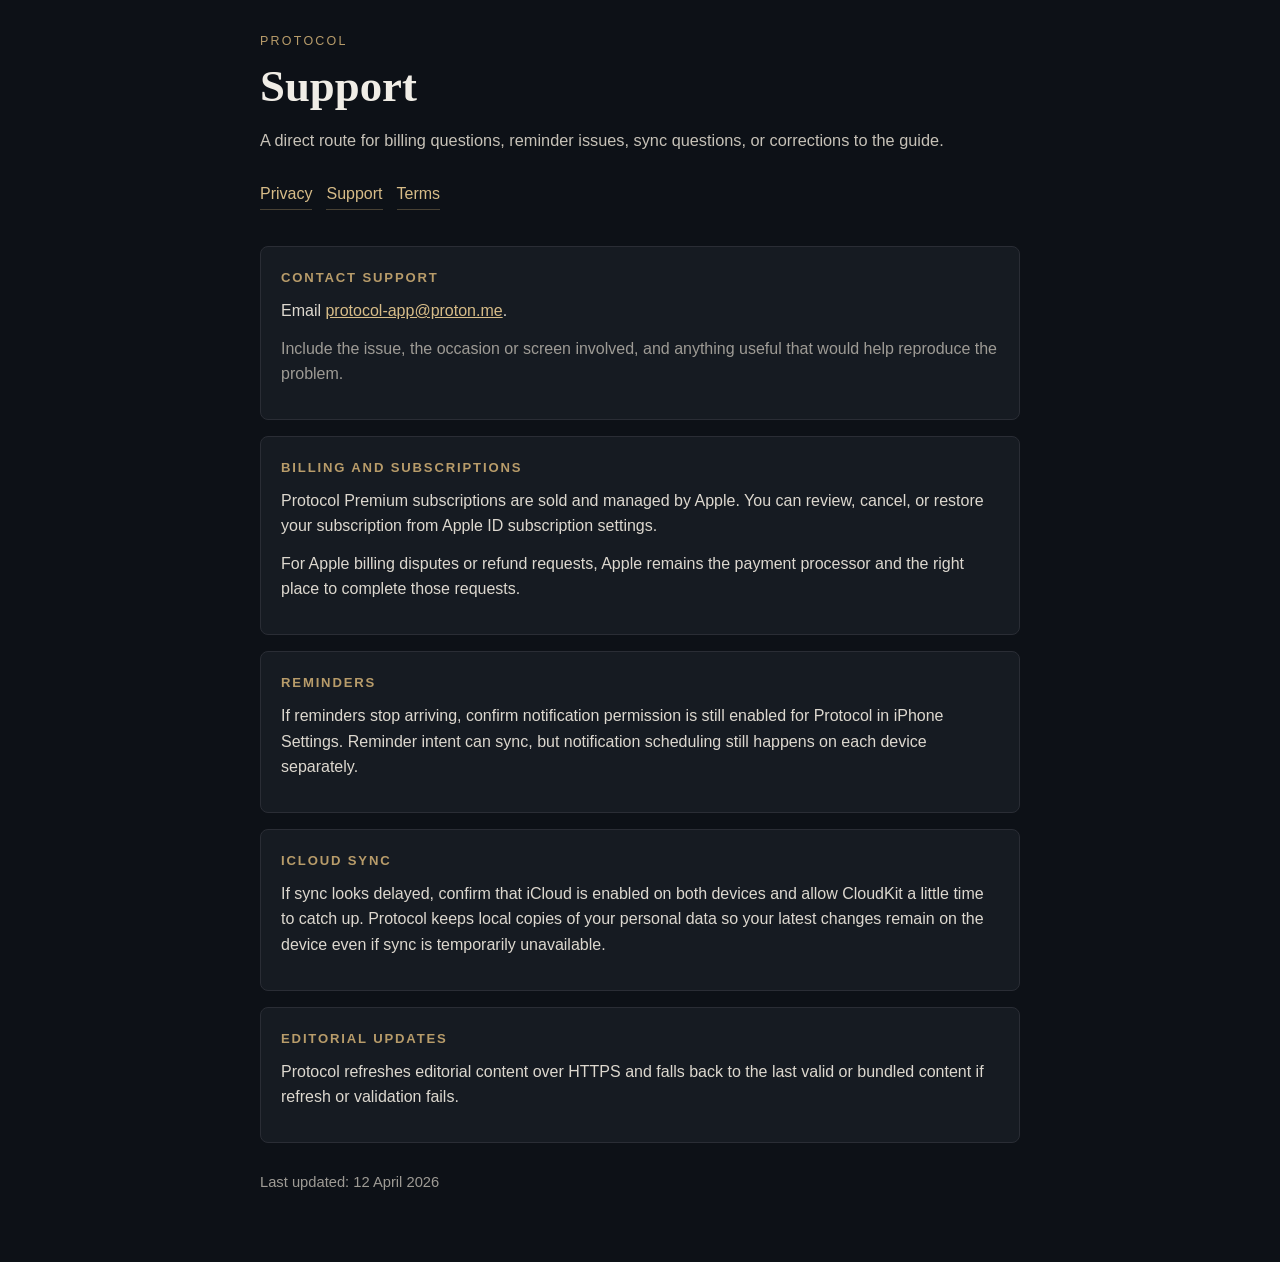
==== support.html @ 8f921998 "Publish Protocol public pages Co-authored-by: Copilot <223556219+Copilot@users.noreply.github.com>" ====
<!DOCTYPE html>
<html lang="en">
<head>
  <meta charset="utf-8">
  <meta name="viewport" content="width=device-width, initial-scale=1">
  <title>Protocol Support</title>
  <link rel="stylesheet" href="site.css">
</head>
<body>
  <main class="page">
    <p class="eyebrow">Protocol</p>
    <h1>Support</h1>
    <p class="intro">
      A direct route for billing questions, reminder issues, sync questions, or corrections to the guide.
    </p>

    <nav>
      <a href="privacy.html">Privacy</a>
      <a href="support.html">Support</a>
      <a href="terms.html">Terms</a>
    </nav>

    <section>
      <h2>Contact support</h2>
      <p>
        Email <a href="mailto:protocol-app@proton.me">protocol-app@proton.me</a>.
      </p>
      <p class="muted">
        Include the issue, the occasion or screen involved, and anything useful that would help reproduce the problem.
      </p>
    </section>

    <section>
      <h2>Billing and subscriptions</h2>
      <p>
        Protocol Premium subscriptions are sold and managed by Apple. You can review, cancel, or restore your
        subscription from Apple ID subscription settings.
      </p>
      <p>
        For Apple billing disputes or refund requests, Apple remains the payment processor and the right place to
        complete those requests.
      </p>
    </section>

    <section>
      <h2>Reminders</h2>
      <p>
        If reminders stop arriving, confirm notification permission is still enabled for Protocol in iPhone Settings.
        Reminder intent can sync, but notification scheduling still happens on each device separately.
      </p>
    </section>

    <section>
      <h2>iCloud sync</h2>
      <p>
        If sync looks delayed, confirm that iCloud is enabled on both devices and allow CloudKit a little time to
        catch up. Protocol keeps local copies of your personal data so your latest changes remain on the device even
        if sync is temporarily unavailable.
      </p>
    </section>

    <section>
      <h2>Editorial updates</h2>
      <p>
        Protocol refreshes editorial content over HTTPS and falls back to the last valid or bundled content if
        refresh or validation fails.
      </p>
    </section>

    <p class="footer">Last updated: 12 April 2026</p>
  </main>
</body>
</html>
---- site.css ----
html {
  color-scheme: light dark;
}

body {
  margin: 0;
  font-family: -apple-system, BlinkMacSystemFont, "SF Pro Text", "Helvetica Neue", sans-serif;
  background: #0d1117;
  color: #f0ede6;
  line-height: 1.6;
}

a {
  color: #d7bc88;
}

.page {
  max-width: 760px;
  margin: 0 auto;
  padding: 32px 20px 56px;
}

.eyebrow {
  margin: 0 0 10px;
  letter-spacing: 0.18em;
  text-transform: uppercase;
  font-size: 0.78rem;
  color: #b89c6a;
}

h1 {
  margin: 0;
  font-family: Georgia, "Times New Roman", serif;
  font-size: clamp(2rem, 4vw, 2.8rem);
  line-height: 1.1;
}

.intro {
  margin: 16px 0 28px;
  color: #c7c2b8;
  font-size: 1.02rem;
}

nav {
  margin: 28px 0 36px;
  display: flex;
  flex-wrap: wrap;
  gap: 14px;
}

nav a {
  text-decoration: none;
  border-bottom: 1px solid rgba(184, 156, 106, 0.35);
  padding-bottom: 2px;
}

section,
.card {
  background: #161b22;
  border: 1px solid #2a2d35;
  border-radius: 8px;
  padding: 20px;
  margin-bottom: 16px;
}

h2 {
  margin: 0 0 10px;
  font-size: 0.82rem;
  letter-spacing: 0.14em;
  text-transform: uppercase;
  color: #b89c6a;
}

p,
li {
  margin: 0 0 12px;
  color: #ddd8cf;
}

ul {
  margin: 0;
  padding-left: 20px;
}

.muted {
  color: #9e9b95;
}

.footer {
  margin-top: 28px;
  font-size: 0.92rem;
  color: #9e9b95;
}

@media (max-width: 640px) {
  .page {
    padding-top: 24px;
  }
}
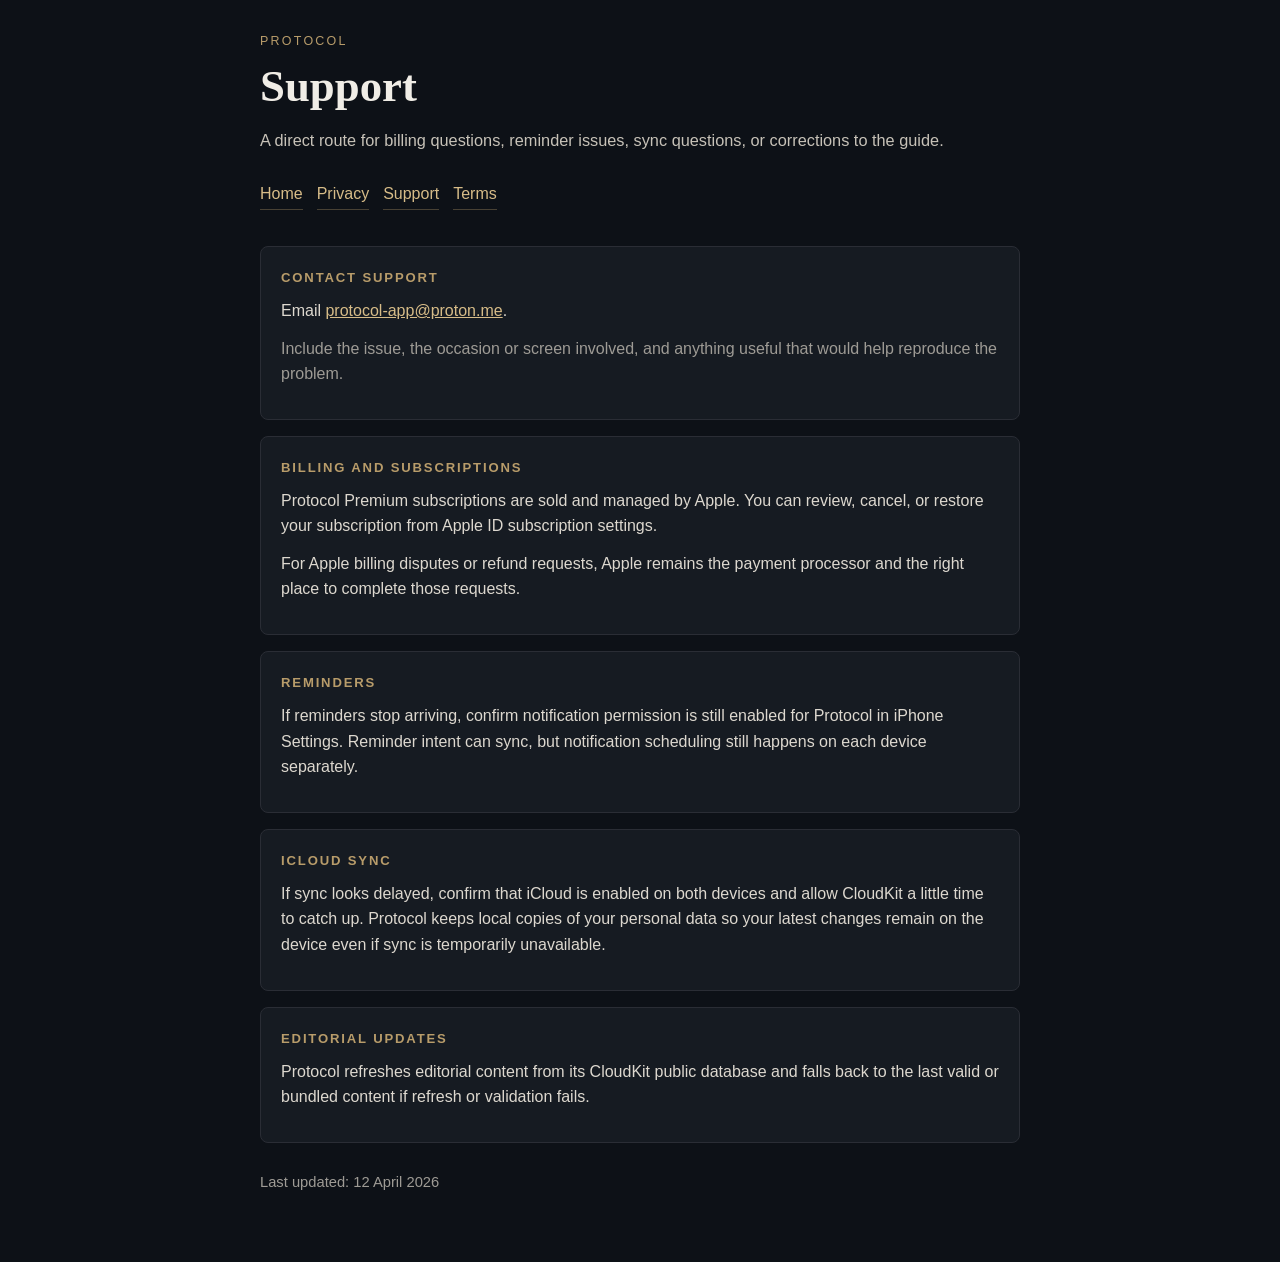
==== commit 6ea7e74d: "Update public pages for CloudKit delivery Co-authored-by: Copilot <223556219+Copilot@users.noreply.g" ====
--- a/support.html
+++ b/support.html
@@ -15,6 +15,7 @@
     </p>
 
     <nav>
+      <a href="index.html">Home</a>
       <a href="privacy.html">Privacy</a>
       <a href="support.html">Support</a>
       <a href="terms.html">Terms</a>
@@ -62,8 +63,8 @@
     <section>
       <h2>Editorial updates</h2>
       <p>
-        Protocol refreshes editorial content over HTTPS and falls back to the last valid or bundled content if
-        refresh or validation fails.
+        Protocol refreshes editorial content from its CloudKit public database and falls back to the last valid
+        or bundled content if refresh or validation fails.
       </p>
     </section>
 
